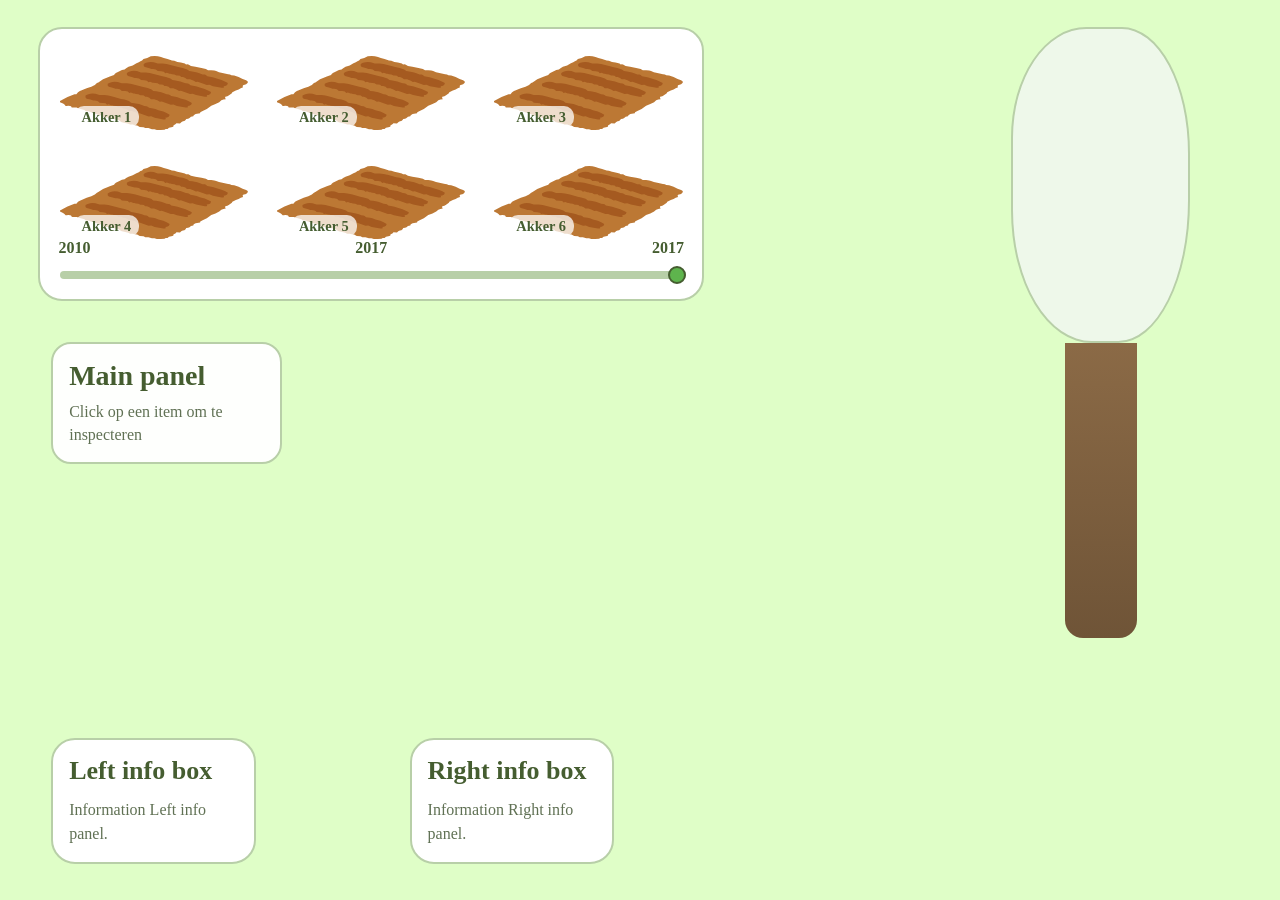
==== mainpage.html @ 9f9379aa "Aangepaste html/css" ====
<!DOCTYPE html>
<html lang="en">
<head>
  <meta charset="UTF-8" />
  <meta name="viewport" content="width=device-width, initial-scale=1.0" />
  <title>Apple Orchard Dashboard</title>
  <link rel="stylesheet" href="css/mainpage.css" />
  <script src="https://d3js.org/d3.v7.min.js"></script>
</head>
<body>
  <main class="dashboard">
    <section class="fields-panel">
      <div class="fields-grid">
        <div class="field-card interactive" data-field="1">
          <img src="img/assets/perceel.svg" alt="Akker 1" class="field-base">
          <div class="field-overlay">
            <!-- hier komt boomdata -->
          </div>
          <span class="field-label">Akker 1</span>
        </div>

        <div class="field-card interactive" data-field="2">
          <img src="img/assets/perceel.svg" alt="Akker 2" class="field-base">
          <div class="field-overlay">
            <!-- hier komt boomdata  -->
          </div>
          <span class="field-label">Akker 2</span>
        </div>

        <div class="field-card interactive" data-field="3">
          <img src="img/assets/perceel.svg" alt="Akker 3" class="field-base">
          <div class="field-overlay">
            <!-- hier komt boomdata  -->
          </div>
          <span class="field-label">Akker 3</span>
        </div>

        <div class="field-card interactive" data-field="4">
          <img src="img/assets/perceel.svg" alt="Akker 4" class="field-base">
          <div class="field-overlay">
            <!-- hier komt boomdata  -->
          </div>
          <span class="field-label">Akker 4</span>
        </div>

        <div class="field-card interactive" data-field="5">
          <img src="img/assets/perceel.svg" alt="Akker 5" class="field-base">
          <div class="field-overlay">
            <!-- hier komt boomdata  -->
          </div>
          <span class="field-label">Akker 5</span>
        </div>

        <div class="field-card interactive" data-field="6">
          <img src="img/assets/perceel.svg" alt="Akker 6" class="field-base">
          <div class="field-overlay">
            <!-- hier komt boomdata  -->
          </div>
          <span class="field-label">Akker 6</span>
        </div>
      </div>

      <div class="timeline-section">
        <div class="year-labels">
          <span>2010</span>
          <span id="currentYear">2017</span>
          <span>2017</span>
        </div>

        <input
          type="range"
          id="yearSlider"
          min="2010"
          max="2017"
          step="1"
          value="2017"
        />
      </div>
    </section>

    <!-- Bomen -->
    <section class="tree-panel">
      <div class="tree-crown">
        <svg id="treeSvg" viewBox="0 0 260 340"></svg>
      </div>
      <div class="tree-trunk"></div>
    </section>


    <!-- Info boxes links / rechts -->
    <section class="bottom-box left-box interactive" id="leftInfoBox">
      <h3>Left info box</h3>
      <p>Information Left info panel.</p>
    </section>

    <section class="bottom-box right-box interactive" id="rightInfoBox">
      <h3>Right info box</h3>
      <p>Information Right info panel.</p>
    </section>

    <!-- Info paneel in het midden -->
    <section class="status-box" id="statusBox">
      <h2>Main panel</h2>
      <p>Click op een item om te inspecteren</p>
    </section>

  </main>

  <script src="js/script.js"></script>
</body>
</html>
---- css/mainpage.css ----
* {
  box-sizing: border-box;
}

body {
  margin: 0;
  background-color: #DFFEC7;
  color: #455D30;
  min-height: 100vh;
}

.dashboard {
  position: relative;
  width: 100vw;
  min-height: 100vh;
  background: #DFFEC7;
  overflow: hidden;
  border-radius: 0;
  box-shadow: none;
}

.interactive {
  cursor: pointer;
  transition: transform 0.2s ease, box-shadow 0.2s ease, background-color 0.2s ease;
}

.interactive:hover {
  transform: translateY(-2px);
  box-shadow: 0 8px 18px rgba(69, 93, 48, 0.18);
}

.fields-panel {
  position: absolute;
  top: 3vh;
  left: 3vw;
  width: 52vw;
  min-height: 24vh;
  background: #ffffff;
  border: 2px solid #b8cfa8;
  border-radius: 24px;
  padding: 1.2rem;
  z-index: 5;
}

.fields-grid {
  display: grid;
  grid-template-columns: repeat(3, 1fr);
  gap: 1.2rem 1.8rem;
  margin-bottom: 2rem;
}

.field-card {
  position: relative;
  min-height: 90px;
  display: flex;
  align-items: center;
  justify-content: center;
  padding: 0;
  background: transparent;
  border: none;
  overflow: visible;
}

.field-base {
  width: 100%;
  height: 100%;
  max-height: 90px;
  object-fit: contain;
  display: block;
}

.field-overlay {
  position: absolute;
  inset: 0;
  pointer-events: none;
}

.field-label {
  position: absolute;
  bottom: 10px;
  left: 14px;
  padding: 4px 8px;
  border-radius: 10px;
  background: rgba(255, 255, 255, 0.75);
  color: #455D30;
  font-weight: 700;
  font-size: clamp(0.9rem, 1vw, 1.1rem);
  line-height: 1;
}

.field-card:hover .field-base {
  transform: translateY(-2px);
  filter: drop-shadow(0 8px 18px rgba(69, 93, 48, 0.18));
}

.field-base {
  transition: transform 0.2s ease, filter 0.2s ease;
}

.timeline-section {
  position: absolute;
  left: 18px;
  right: 18px;
  bottom: 16px;
}

.year-labels {
  display: flex;
  justify-content: space-between;
  align-items: center;
  margin-bottom: 8px;
  font-weight: 700;
  color: #455D30;
}

#currentYear {
  min-width: 55px;
  text-align: center;
}

#yearSlider {
  width: 100%;
  appearance: none;
  height: 8px;
  background: #b8cfa8;
  border-radius: 4px;
  outline: none;
}

#yearSlider::-webkit-slider-thumb {
  appearance: none;
  width: 18px;
  height: 18px;
  border: 2px solid #455D30;
  border-radius: 50%;
  background: #5EB44D;
  cursor: pointer;
}

#yearSlider::-moz-range-thumb {
  width: 18px;
  height: 18px;
  border: 2px solid #455D30;
  border-radius: 50%;
  background: #5EB44D;
  cursor: pointer;
}

.tree-panel {
  position: absolute;
  top: 3vh;
  right: 4vw;
  width: 20vw;
  height: 78vh;
  z-index: 4;
}

.tree-crown {
  position: relative;
  width: 70%;
  height: 45%;
  margin: 0 auto;
  background: #eef8ea;
  border: 2px solid #b8cfa8;
  border-radius: 42% 38% 40% 45% / 35% 40% 45% 42%;
  overflow: hidden;
}

.tree-trunk {
  width: 28%;
  height: 42%;
  margin: 0 auto;
  background: linear-gradient(to bottom, #8b6a46, #6f5437);
  border-radius: 0 0 18px 18px;
}
#treeSvg {
  width: 100%;
  height: 100%;
  display: block;
}

.bottom-box {
  position: absolute;
  bottom: 4vh;
  width: 16vw;
  min-height: 14vh;
  background: #ffffff;
  border: 2px solid #b8cfa8;
  border-radius: 24px;
  padding: 1rem;
  z-index: 5;
}

.left-box {
  left: 4vw;
}

.right-box {
  left: 32vw;
}

.bottom-box h3 {
  margin: 0 0 12px;
  font-family: 'Playfair Display', serif;
  font-size: 26px;
  color: #455D30;
}

.bottom-box p {
  margin: 0;
  line-height: 1.5;
  color: #607154;
}

.status-box {
  position: absolute;
  top: 38vh;
  left: 4vw;
  width: 18vw;
  min-height: 12vh;
  background: rgba(255, 255, 255, 0.96);
  border: 2px solid #b8cfa8;
  border-radius: 20px;
  padding: 1rem;
  z-index: 5;
}

.status-box h2 {
  margin: 0 0 8px;
  font-family: 'Playfair Display', serif;
  font-size: 28px;
  color: #455D30;
}

.status-box p {
  margin: 0;
  line-height: 1.45;
  color: #607154;
}
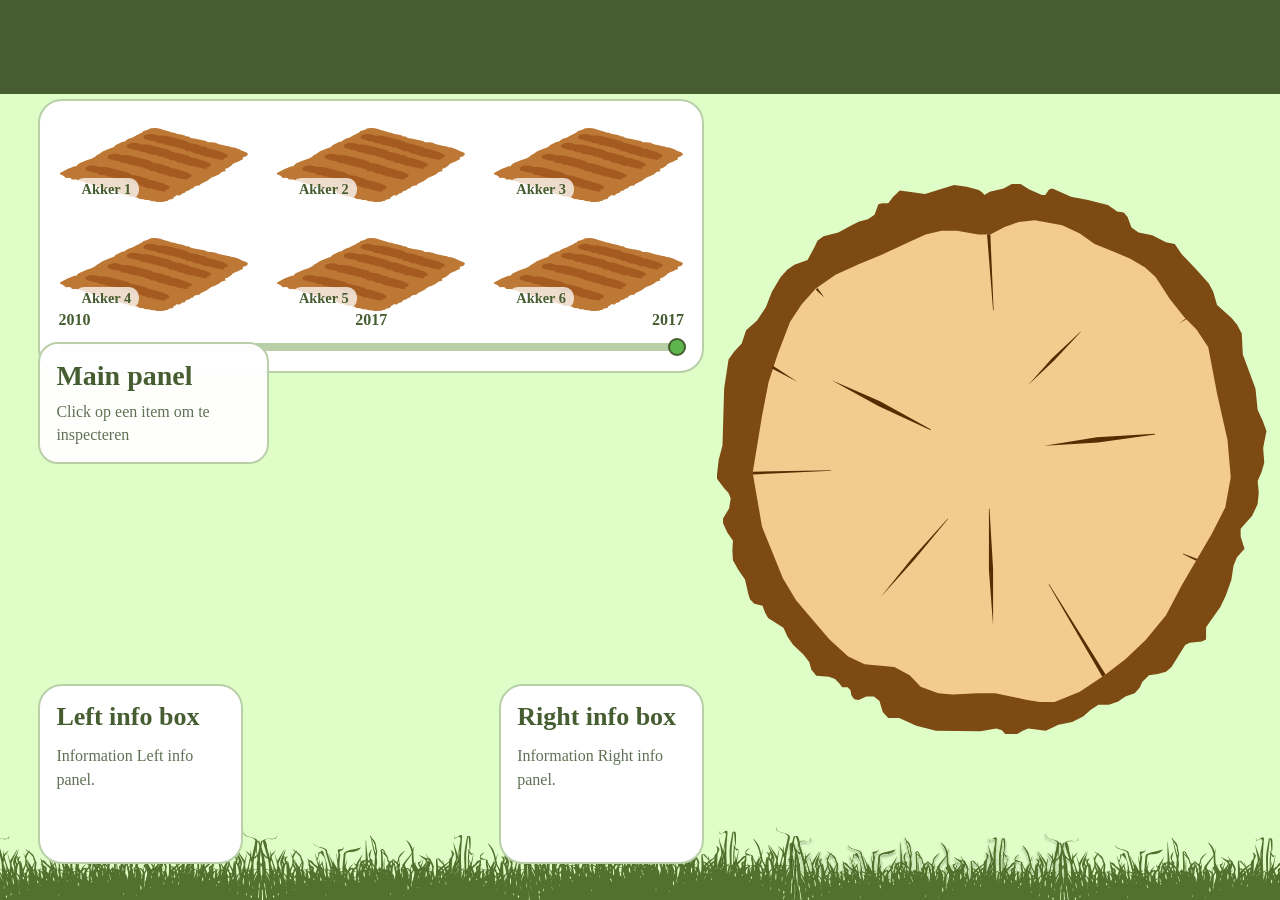
==== commit 89d23195: "Stijl aangepast" ====
--- a/mainpage.html
+++ b/mainpage.html
@@ -9,6 +9,8 @@
 </head>
 <body>
   <main class="dashboard">
+    <div class="top-banner"></div>
+    <img src="img/grass.svg" alt="Grass decoration" class="bottom-grass">
     <section class="fields-panel">
       <div class="fields-grid">
         <div class="field-card interactive" data-field="1">
@@ -80,10 +82,7 @@
 
     <!-- Bomen -->
     <section class="tree-panel">
-      <div class="tree-crown">
-        <svg id="treeSvg" viewBox="0 0 260 340"></svg>
-      </div>
-      <div class="tree-trunk"></div>
+    <img src="img/assets/boomstam.svg" alt="Boom" class="tree-svg">
     </section>
 
 
@@ -105,6 +104,7 @@
     </section>
 
   </main>
+  <!--<img src="img/grass.svg" id="grass" draggable="false">-->
 
   <script src="js/script.js"></script>
 </body>
--- a/css/mainpage.css
+++ b/css/mainpage.css
@@ -29,10 +29,15 @@
   box-shadow: 0 8px 18px rgba(69, 93, 48, 0.18);
 }
 
+.fields-panel,
+.status-box,
+.left-box {
+  left: 3vw;
+}
+
 .fields-panel {
   position: absolute;
-  top: 3vh;
-  left: 3vw;
+  top: 11vh;
   width: 52vw;
   min-height: 24vh;
   background: #ffffff;
@@ -67,6 +72,7 @@
   max-height: 90px;
   object-fit: contain;
   display: block;
+  transition: transform 0.2s ease, filter 0.2s ease;
 }
 
 .field-overlay {
@@ -91,10 +97,6 @@
 .field-card:hover .field-base {
   transform: translateY(-2px);
   filter: drop-shadow(0 8px 18px rgba(69, 93, 48, 0.18));
-}
-
-.field-base {
-  transition: transform 0.2s ease, filter 0.2s ease;
 }
 
 .timeline-section {
@@ -148,34 +150,20 @@
 
 .tree-panel {
   position: absolute;
-  top: 3vh;
-  right: 4vw;
-  width: 20vw;
-  height: 78vh;
+  top: 11vh;
+  right: 1vw;
+  width: 43vw;
+  height: 80vh;
+  display: flex;
+  align-items: flex-start;
+  justify-content: center;
   z-index: 4;
 }
 
-.tree-crown {
-  position: relative;
-  width: 70%;
-  height: 45%;
-  margin: 0 auto;
-  background: #eef8ea;
-  border: 2px solid #b8cfa8;
-  border-radius: 42% 38% 40% 45% / 35% 40% 45% 42%;
-  overflow: hidden;
-}
-
-.tree-trunk {
-  width: 28%;
-  height: 42%;
-  margin: 0 auto;
-  background: linear-gradient(to bottom, #8b6a46, #6f5437);
-  border-radius: 0 0 18px 18px;
-}
-#treeSvg {
+.tree-svg {
   width: 100%;
   height: 100%;
+  object-fit: contain;
   display: block;
 }
 
@@ -183,7 +171,7 @@
   position: absolute;
   bottom: 4vh;
   width: 16vw;
-  min-height: 14vh;
+  min-height: 20vh;
   background: #ffffff;
   border: 2px solid #b8cfa8;
   border-radius: 24px;
@@ -192,11 +180,13 @@
 }
 
 .left-box {
-  left: 4vw;
+  position: absolute;
 }
 
 .right-box {
-  left: 32vw;
+  position: absolute;
+  bottom: 4vh;
+  right: 45vw;
 }
 
 .bottom-box h3 {
@@ -215,7 +205,6 @@
 .status-box {
   position: absolute;
   top: 38vh;
-  left: 4vw;
   width: 18vw;
   min-height: 12vh;
   background: rgba(255, 255, 255, 0.96);
@@ -236,4 +225,22 @@
   margin: 0;
   line-height: 1.45;
   color: #607154;
+}
+
+.top-banner {
+  position: absolute;
+  top: 0;
+  left: 0;
+  width: 100%;
+  height: 94px;
+  background-color: #455D30;
+  z-index: 1;
+}
+
+.bottom-grass {
+  position: absolute;
+  left: 0;
+  bottom: 0;
+  width: 100%;
+  z-index: 1;
 }
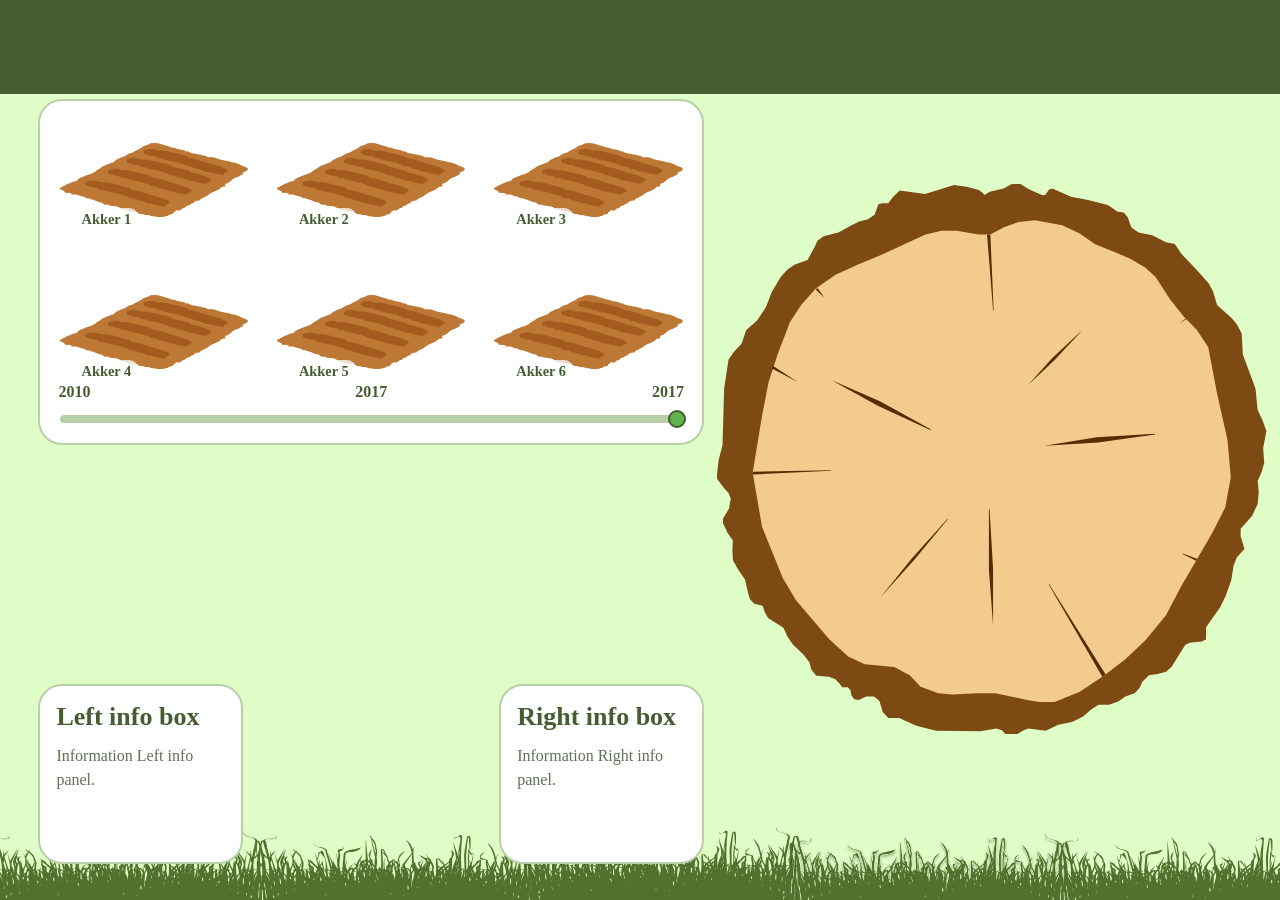
==== commit c629aee0: "Percelen grotere gap / Infobox hover" ====
--- a/mainpage.html
+++ b/mainpage.html
@@ -13,7 +13,7 @@
     <img src="img/grass.svg" alt="Grass decoration" class="bottom-grass">
     <section class="fields-panel">
       <div class="fields-grid">
-        <div class="field-card interactive" data-field="1">
+        <div class="field-card interactive" data-field="Perceel 1">
           <img src="img/assets/perceel.svg" alt="Akker 1" class="field-base">
           <div class="field-overlay">
             <!-- hier komt boomdata -->
@@ -21,7 +21,7 @@
           <span class="field-label">Akker 1</span>
         </div>
 
-        <div class="field-card interactive" data-field="2">
+        <div class="field-card interactive" data-field="Perceel 2">
           <img src="img/assets/perceel.svg" alt="Akker 2" class="field-base">
           <div class="field-overlay">
             <!-- hier komt boomdata  -->
@@ -29,7 +29,7 @@
           <span class="field-label">Akker 2</span>
         </div>
 
-        <div class="field-card interactive" data-field="3">
+        <div class="field-card interactive" data-field="Perceel 3">
           <img src="img/assets/perceel.svg" alt="Akker 3" class="field-base">
           <div class="field-overlay">
             <!-- hier komt boomdata  -->
@@ -37,7 +37,7 @@
           <span class="field-label">Akker 3</span>
         </div>
 
-        <div class="field-card interactive" data-field="4">
+        <div class="field-card interactive" data-field="Perceel 4">
           <img src="img/assets/perceel.svg" alt="Akker 4" class="field-base">
           <div class="field-overlay">
             <!-- hier komt boomdata  -->
@@ -45,7 +45,7 @@
           <span class="field-label">Akker 4</span>
         </div>
 
-        <div class="field-card interactive" data-field="5">
+        <div class="field-card interactive" data-field="Perceel 5">
           <img src="img/assets/perceel.svg" alt="Akker 5" class="field-base">
           <div class="field-overlay">
             <!-- hier komt boomdata  -->
@@ -53,7 +53,7 @@
           <span class="field-label">Akker 5</span>
         </div>
 
-        <div class="field-card interactive" data-field="6">
+        <div class="field-card interactive" data-field="Perceel 6">
           <img src="img/assets/perceel.svg" alt="Akker 6" class="field-base">
           <div class="field-overlay">
             <!-- hier komt boomdata  -->
--- a/css/mainpage.css
+++ b/css/mainpage.css
@@ -39,7 +39,7 @@
   position: absolute;
   top: 11vh;
   width: 52vw;
-  min-height: 24vh;
+  min-height: 30vh;
   background: #ffffff;
   border: 2px solid #b8cfa8;
   border-radius: 24px;
@@ -50,13 +50,13 @@
 .fields-grid {
   display: grid;
   grid-template-columns: repeat(3, 1fr);
-  gap: 1.2rem 1.8rem;
+  gap: 2rem 1.8rem;
   margin-bottom: 2rem;
 }
 
 .field-card {
   position: relative;
-  min-height: 90px;
+  min-height: 120px;
   display: flex;
   align-items: center;
   justify-content: center;
@@ -203,10 +203,14 @@
 }
 
 .status-box {
-  position: absolute;
-  top: 38vh;
-  width: 18vw;
-  min-height: 12vh;
+  opacity: 0;
+  visibility: hidden;
+  pointer-events: none;
+  transition: opacity 0.25s ease, visibility 0s linear 0.25s;
+  position: absolute;
+  top: 43vh;
+  width: 52vw;
+  min-height: 30vh;
   background: rgba(255, 255, 255, 0.96);
   border: 2px solid #b8cfa8;
   border-radius: 20px;
@@ -214,6 +218,14 @@
   z-index: 5;
 }
 
+.status-box.is-visible{
+  opacity: 1;
+  visibility: visible;
+  pointer-events: auto;
+
+  transition: opacity 0.25s ease;
+}
+
 .status-box h2 {
   margin: 0 0 8px;
   font-family: 'Playfair Display', serif;
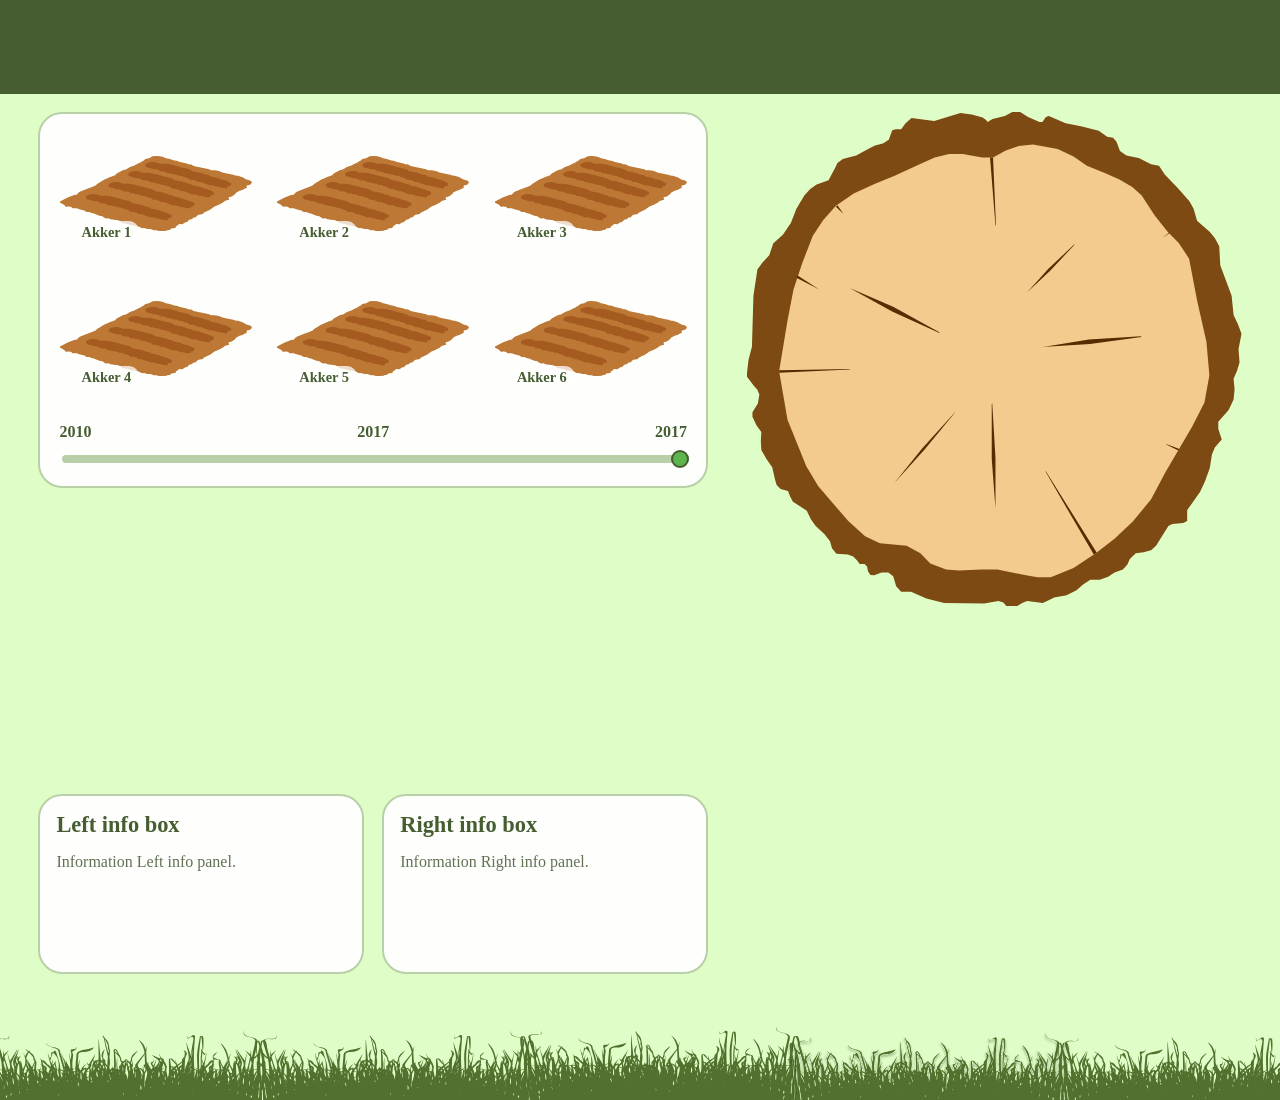
==== commit c19b1454: "Aanpassing voor meerdere resoluties" ====
--- a/mainpage.html
+++ b/mainpage.html
@@ -3,108 +3,110 @@
 <head>
   <meta charset="UTF-8" />
   <meta name="viewport" content="width=device-width, initial-scale=1.0" />
-  <title>Apple Orchard Dashboard</title>
+  <title>The Little Orchard Dashboard</title>
   <link rel="stylesheet" href="css/mainpage.css" />
   <script src="https://d3js.org/d3.v7.min.js"></script>
 </head>
 <body>
   <main class="dashboard">
     <div class="top-banner"></div>
-    <img src="img/grass.svg" alt="Grass decoration" class="bottom-grass">
-    <section class="fields-panel">
-      <div class="fields-grid">
-        <div class="field-card interactive" data-field="Perceel 1">
-          <img src="img/assets/perceel.svg" alt="Akker 1" class="field-base">
-          <div class="field-overlay">
-            <!-- hier komt boomdata -->
+
+    <div class="dashboard-content">
+      <div class="left-column">
+        <section class="fields-panel">
+          <div class="fields-grid">
+            <div class="field-card interactive" data-field="Perceel 1">
+              <img src="img/assets/perceel.svg" alt="Akker 1" class="field-base">
+              <div class="field-overlay">
+                <!-- hier komt boomdata -->
+              </div>
+              <span class="field-label">Akker 1</span>
+            </div>
+
+            <div class="field-card interactive" data-field="Perceel 2">
+              <img src="img/assets/perceel.svg" alt="Akker 2" class="field-base">
+              <div class="field-overlay">
+                <!-- hier komt boomdata -->
+              </div>
+              <span class="field-label">Akker 2</span>
+            </div>
+
+            <div class="field-card interactive" data-field="Perceel 3">
+              <img src="img/assets/perceel.svg" alt="Akker 3" class="field-base">
+              <div class="field-overlay">
+                <!-- hier komt boomdata -->
+              </div>
+              <span class="field-label">Akker 3</span>
+            </div>
+
+            <div class="field-card interactive" data-field="Perceel 4">
+              <img src="img/assets/perceel.svg" alt="Akker 4" class="field-base">
+              <div class="field-overlay">
+                <!-- hier komt boomdata -->
+              </div>
+              <span class="field-label">Akker 4</span>
+            </div>
+
+            <div class="field-card interactive" data-field="Perceel 5">
+              <img src="img/assets/perceel.svg" alt="Akker 5" class="field-base">
+              <div class="field-overlay">
+                <!-- hier komt boomdata -->
+              </div>
+              <span class="field-label">Akker 5</span>
+            </div>
+
+            <div class="field-card interactive" data-field="Perceel 6">
+              <img src="img/assets/perceel.svg" alt="Akker 6" class="field-base">
+              <div class="field-overlay">
+                <!-- hier komt boomdata -->
+              </div>
+              <span class="field-label">Akker 6</span>
+            </div>
           </div>
-          <span class="field-label">Akker 1</span>
-        </div>
 
-        <div class="field-card interactive" data-field="Perceel 2">
-          <img src="img/assets/perceel.svg" alt="Akker 2" class="field-base">
-          <div class="field-overlay">
-            <!-- hier komt boomdata  -->
+          <div class="timeline-section">
+            <div class="year-labels">
+              <span>2010</span>
+              <span id="currentYear">2017</span>
+              <span>2017</span>
+            </div>
+
+            <input
+              type="range"
+              id="yearSlider"
+              min="2010"
+              max="2017"
+              step="1"
+              value="2017"
+            />
           </div>
-          <span class="field-label">Akker 2</span>
-        </div>
+        </section>
 
-        <div class="field-card interactive" data-field="Perceel 3">
-          <img src="img/assets/perceel.svg" alt="Akker 3" class="field-base">
-          <div class="field-overlay">
-            <!-- hier komt boomdata  -->
-          </div>
-          <span class="field-label">Akker 3</span>
-        </div>
+        <section class="status-box" id="statusBox">
+          <h2>Main panel</h2>
+          <p>Hover over een item om te inspecteren</p>
+        </section>
 
-        <div class="field-card interactive" data-field="Perceel 4">
-          <img src="img/assets/perceel.svg" alt="Akker 4" class="field-base">
-          <div class="field-overlay">
-            <!-- hier komt boomdata  -->
-          </div>
-          <span class="field-label">Akker 4</span>
-        </div>
+        <div class="bottom-row">
+          <section class="bottom-box interactive" id="leftInfoBox">
+            <h3>Left info box</h3>
+            <p>Information Left info panel.</p>
+          </section>
 
-        <div class="field-card interactive" data-field="Perceel 5">
-          <img src="img/assets/perceel.svg" alt="Akker 5" class="field-base">
-          <div class="field-overlay">
-            <!-- hier komt boomdata  -->
-          </div>
-          <span class="field-label">Akker 5</span>
-        </div>
-
-        <div class="field-card interactive" data-field="Perceel 6">
-          <img src="img/assets/perceel.svg" alt="Akker 6" class="field-base">
-          <div class="field-overlay">
-            <!-- hier komt boomdata  -->
-          </div>
-          <span class="field-label">Akker 6</span>
+          <section class="bottom-box interactive" id="rightInfoBox">
+            <h3>Right info box</h3>
+            <p>Information Right info panel.</p>
+          </section>
         </div>
       </div>
 
-      <div class="timeline-section">
-        <div class="year-labels">
-          <span>2010</span>
-          <span id="currentYear">2017</span>
-          <span>2017</span>
-        </div>
+      <section class="tree-panel">
+        <img src="img/assets/boomstam.svg" alt="Boom" class="tree-svg">
+      </section>
+    </div>
 
-        <input
-          type="range"
-          id="yearSlider"
-          min="2010"
-          max="2017"
-          step="1"
-          value="2017"
-        />
-      </div>
-    </section>
-
-    <!-- Bomen -->
-    <section class="tree-panel">
-    <img src="img/assets/boomstam.svg" alt="Boom" class="tree-svg">
-    </section>
-
-
-    <!-- Info boxes links / rechts -->
-    <section class="bottom-box left-box interactive" id="leftInfoBox">
-      <h3>Left info box</h3>
-      <p>Information Left info panel.</p>
-    </section>
-
-    <section class="bottom-box right-box interactive" id="rightInfoBox">
-      <h3>Right info box</h3>
-      <p>Information Right info panel.</p>
-    </section>
-
-    <!-- Info paneel in het midden -->
-    <section class="status-box" id="statusBox">
-      <h2>Main panel</h2>
-      <p>Click op een item om te inspecteren</p>
-    </section>
-
+    <img src="img/grass.svg" alt="Grass decoration" class="bottom-grass">
   </main>
-  <!--<img src="img/grass.svg" id="grass" draggable="false">-->
 
   <script src="js/script.js"></script>
 </body>
--- a/css/mainpage.css
+++ b/css/mainpage.css
@@ -1,5 +1,14 @@
 * {
   box-sizing: border-box;
+}
+
+:root {
+  --page-padding: clamp(20px, 3vw, 48px);
+  --section-gap: clamp(16px, 2vh, 28px);
+  --panel-radius: 24px;
+  --panel-border: 2px solid #b8cfa8;
+  --banner-height: 94px;
+  --grass-space: clamp(110px, 14vh, 170px);
 }
 
 body {
@@ -11,47 +20,78 @@
 
 .dashboard {
   position: relative;
-  width: 100vw;
   min-height: 100vh;
   background: #DFFEC7;
   overflow: hidden;
-  border-radius: 0;
-  box-shadow: none;
-}
-
-.interactive {
-  cursor: pointer;
-  transition: transform 0.2s ease, box-shadow 0.2s ease, background-color 0.2s ease;
-}
-
-.interactive:hover {
-  transform: translateY(-2px);
-  box-shadow: 0 8px 18px rgba(69, 93, 48, 0.18);
+}
+
+.top-banner {
+  position: absolute;
+  top: 0;
+  left: 0;
+  width: 100%;
+  height: var(--banner-height);
+  background-color: #455D30;
+  z-index: 1;
+}
+
+.bottom-grass {
+  position: absolute;
+  left: 0;
+  bottom: 0;
+  width: 100%;
+  z-index: 1;
+  pointer-events: none;
+}
+
+.dashboard-content {
+  position: relative;
+  z-index: 5;
+  min-height: 100vh;
+  padding:
+    calc(var(--banner-height) + var(--section-gap))
+    var(--page-padding)
+    var(--grass-space);
+
+  display: grid;
+  grid-template-columns: minmax(0, 1.15fr) minmax(280px, 0.85fr);
+  gap: clamp(24px, 3vw, 48px);
+  align-items: start;
+}
+
+.left-column {
+  display: flex;
+  flex-direction: column;
+  gap: var(--section-gap);
+  min-width: 0;
+}
+
+.bottom-row {
+  display: grid;
+  grid-template-columns: repeat(2, minmax(0, 1fr));
+  gap: var(--section-gap);
 }
 
 .fields-panel,
 .status-box,
-.left-box {
-  left: 3vw;
+.bottom-box {
+  background: rgba(255, 255, 255, 0.96);
+  border: var(--panel-border);
+  border-radius: var(--panel-radius);
 }
 
 .fields-panel {
-  position: absolute;
-  top: 11vh;
-  width: 52vw;
+  display: flex;
+  flex-direction: column;
+  gap: 1.5rem;
+  padding: 1.2rem;
   min-height: 30vh;
-  background: #ffffff;
-  border: 2px solid #b8cfa8;
-  border-radius: 24px;
-  padding: 1.2rem;
-  z-index: 5;
 }
 
 .fields-grid {
   display: grid;
-  grid-template-columns: repeat(3, 1fr);
-  gap: 2rem 1.8rem;
-  margin-bottom: 2rem;
+  grid-template-columns: repeat(3, minmax(0, 1fr));
+  gap: clamp(16px, 2vw, 28px);
 }
 
 .field-card {
@@ -100,10 +140,7 @@
 }
 
 .timeline-section {
-  position: absolute;
-  left: 18px;
-  right: 18px;
-  bottom: 16px;
+  position: static;
 }
 
 .year-labels {
@@ -149,50 +186,29 @@
 }
 
 .tree-panel {
-  position: absolute;
-  top: 11vh;
-  right: 1vw;
-  width: 43vw;
-  height: 80vh;
   display: flex;
   align-items: flex-start;
   justify-content: center;
-  z-index: 4;
+  min-height: clamp(420px, 75vh, 900px);
 }
 
 .tree-svg {
   width: 100%;
-  height: 100%;
+  max-width: 700px;
+  height: auto;
+  display: block;
   object-fit: contain;
-  display: block;
 }
 
 .bottom-box {
-  position: absolute;
-  bottom: 4vh;
-  width: 16vw;
   min-height: 20vh;
-  background: #ffffff;
-  border: 2px solid #b8cfa8;
-  border-radius: 24px;
   padding: 1rem;
-  z-index: 5;
-}
-
-.left-box {
-  position: absolute;
-}
-
-.right-box {
-  position: absolute;
-  bottom: 4vh;
-  right: 45vw;
 }
 
 .bottom-box h3 {
   margin: 0 0 12px;
   font-family: 'Playfair Display', serif;
-  font-size: 26px;
+  font-size: clamp(1.4rem, 1.6vw, 26px);
   color: #455D30;
 }
 
@@ -206,30 +222,29 @@
   opacity: 0;
   visibility: hidden;
   pointer-events: none;
-  transition: opacity 0.25s ease, visibility 0s linear 0.25s;
-  position: absolute;
-  top: 43vh;
-  width: 52vw;
   min-height: 30vh;
-  background: rgba(255, 255, 255, 0.96);
-  border: 2px solid #b8cfa8;
-  border-radius: 20px;
   padding: 1rem;
-  z-index: 5;
-}
-
-.status-box.is-visible{
+  transform: translateY(10px);
+  transition:
+    opacity 0.25s ease,
+    transform 0.25s ease,
+    visibility 0s linear 0.25s;
+}
+
+.status-box.is-visible {
   opacity: 1;
   visibility: visible;
   pointer-events: auto;
-
-  transition: opacity 0.25s ease;
+  transform: translateY(0);
+  transition:
+    opacity 0.25s ease,
+    transform 0.25s ease;
 }
 
 .status-box h2 {
   margin: 0 0 8px;
   font-family: 'Playfair Display', serif;
-  font-size: 28px;
+  font-size: clamp(1.5rem, 1.8vw, 28px);
   color: #455D30;
 }
 
@@ -239,20 +254,37 @@
   color: #607154;
 }
 
-.top-banner {
-  position: absolute;
-  top: 0;
-  left: 0;
-  width: 100%;
-  height: 94px;
-  background-color: #455D30;
-  z-index: 1;
-}
-
-.bottom-grass {
-  position: absolute;
-  left: 0;
-  bottom: 0;
-  width: 100%;
-  z-index: 1;
+.interactive {
+  cursor: pointer;
+  transition: transform 0.2s ease, box-shadow 0.2s ease, background-color 0.2s ease;
+}
+
+.interactive:hover {
+  transform: translateY(-2px);
+  box-shadow: 0 8px 18px rgba(69, 93, 48, 0.18);
+}
+
+@media (max-width: 1100px) {
+  .dashboard-content {
+    grid-template-columns: 1fr;
+  }
+
+  .tree-panel {
+    order: -1;
+    min-height: auto;
+  }
+
+  .tree-svg {
+    max-width: 520px;
+  }
+}
+
+@media (max-width: 700px) {
+  .fields-grid {
+    grid-template-columns: repeat(2, minmax(0, 1fr));
+  }
+
+  .bottom-row {
+    grid-template-columns: 1fr;
+  }
 }
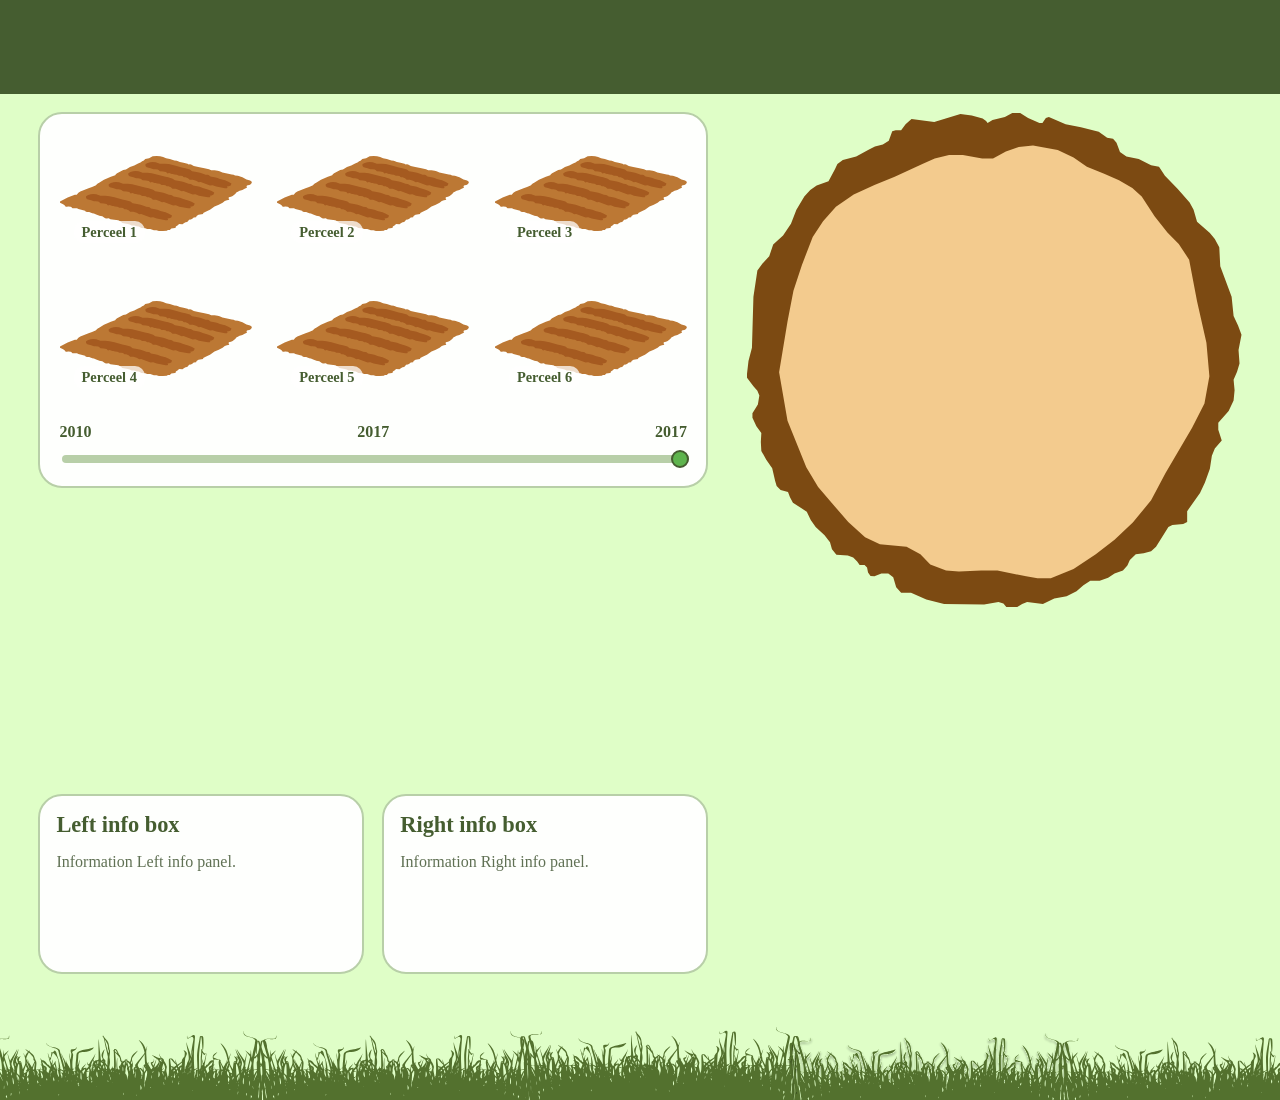
==== commit d2f9d880: "Toevoegen van omzetdata" ====
--- a/mainpage.html
+++ b/mainpage.html
@@ -16,51 +16,51 @@
         <section class="fields-panel">
           <div class="fields-grid">
             <div class="field-card interactive" data-field="Perceel 1">
-              <img src="img/assets/perceel.svg" alt="Akker 1" class="field-base">
+              <img src="img/assets/perceel.svg" alt="Perceel 1" class="field-base">
               <div class="field-overlay">
                 <!-- hier komt boomdata -->
               </div>
-              <span class="field-label">Akker 1</span>
+              <span class="field-label">Perceel 1</span>
             </div>
 
             <div class="field-card interactive" data-field="Perceel 2">
-              <img src="img/assets/perceel.svg" alt="Akker 2" class="field-base">
+              <img src="img/assets/perceel.svg" alt="Perceel 2" class="field-base">
               <div class="field-overlay">
                 <!-- hier komt boomdata -->
               </div>
-              <span class="field-label">Akker 2</span>
+              <span class="field-label">Perceel 2</span>
             </div>
 
             <div class="field-card interactive" data-field="Perceel 3">
-              <img src="img/assets/perceel.svg" alt="Akker 3" class="field-base">
+              <img src="img/assets/perceel.svg" alt="Perceel 3" class="field-base">
               <div class="field-overlay">
                 <!-- hier komt boomdata -->
               </div>
-              <span class="field-label">Akker 3</span>
+              <span class="field-label">Perceel 3</span>
             </div>
 
             <div class="field-card interactive" data-field="Perceel 4">
-              <img src="img/assets/perceel.svg" alt="Akker 4" class="field-base">
+              <img src="img/assets/perceel.svg" alt="Perceel 4" class="field-base">
               <div class="field-overlay">
                 <!-- hier komt boomdata -->
               </div>
-              <span class="field-label">Akker 4</span>
+              <span class="field-label">Perceel 4</span>
             </div>
 
             <div class="field-card interactive" data-field="Perceel 5">
-              <img src="img/assets/perceel.svg" alt="Akker 5" class="field-base">
+              <img src="img/assets/perceel.svg" alt="Perceel 5" class="field-base">
               <div class="field-overlay">
                 <!-- hier komt boomdata -->
               </div>
-              <span class="field-label">Akker 5</span>
+              <span class="field-label">Perceel 5</span>
             </div>
 
             <div class="field-card interactive" data-field="Perceel 6">
-              <img src="img/assets/perceel.svg" alt="Akker 6" class="field-base">
+              <img src="img/assets/perceel.svg" alt="Perceel 6" class="field-base">
               <div class="field-overlay">
                 <!-- hier komt boomdata -->
               </div>
-              <span class="field-label">Akker 6</span>
+              <span class="field-label">Perceel 6</span>
             </div>
           </div>
 
@@ -100,10 +100,14 @@
         </div>
       </div>
 
-      <section class="tree-panel">
-        <img src="img/assets/boomstam.svg" alt="Boom" class="tree-svg">
-      </section>
-    </div>
+        <section class="tree-panel">
+          <div id="tree-container" style="position: relative; width: 100%; max-width: 700px; aspect-ratio: 1/1;">
+            <img src="img/assets/boomstam.svg" alt="Boom" class="tree-svg" style="width: 100%; height: 100%; object-fit: contain;">
+            <svg id="tree-overlay" style="position: absolute; top: 0; left: 0; width: 100%; height: 100%;"></svg>
+          </div>
+        </section>
+      </div>
+    
 
     <img src="img/grass.svg" alt="Grass decoration" class="bottom-grass">
   </main>
--- a/css/mainpage.css
+++ b/css/mainpage.css
@@ -187,9 +187,10 @@
 
 .tree-panel {
   display: flex;
-  align-items: flex-start;
+  align-items: center;
   justify-content: center;
-  min-height: clamp(420px, 75vh, 900px);
+  min-height: auto;
+  align-self: start;
 }
 
 .tree-svg {
@@ -275,9 +276,11 @@
   }
 
   .tree-svg {
-    max-width: 520px;
-  }
-}
+    max-width: auto;
+  }
+}
+
+
 
 @media (max-width: 700px) {
   .fields-grid {
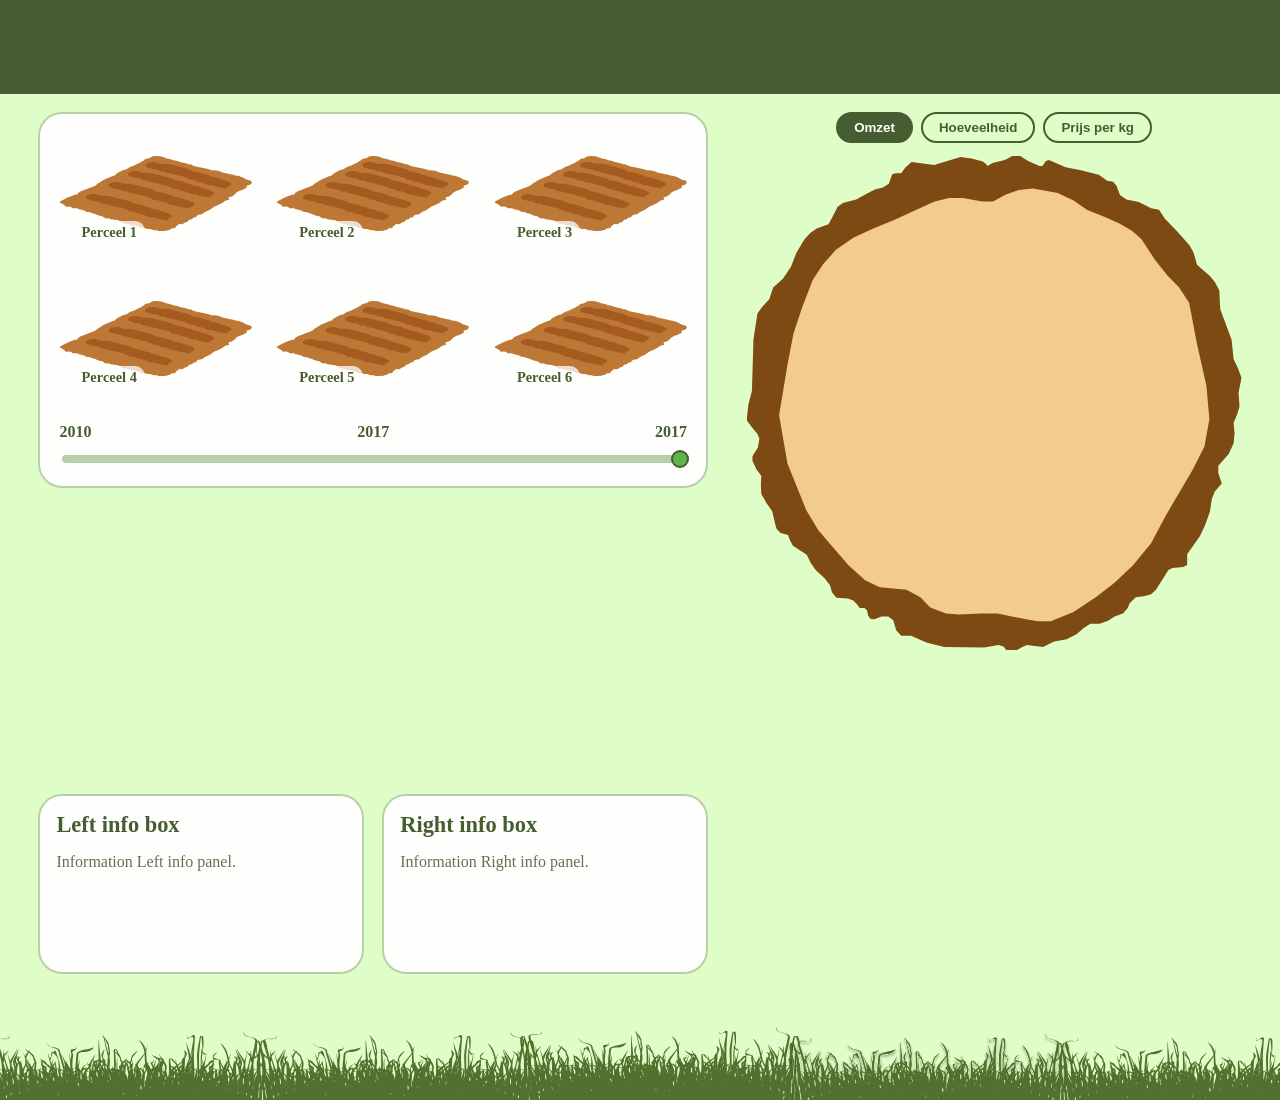
==== commit 135e9032: "Updated OmzetBoom Added 'Omzet', 'Hoeveelheid' and 'Prijs per kg' sort buttons and transition. Chang" ====
--- a/mainpage.html
+++ b/mainpage.html
@@ -5,6 +5,7 @@
   <meta name="viewport" content="width=device-width, initial-scale=1.0" />
   <title>The Little Orchard Dashboard</title>
   <link rel="stylesheet" href="css/mainpage.css" />
+  <link rel="icon" href="img/icon.png">
   <script src="https://d3js.org/d3.v7.min.js"></script>
 </head>
 <body>
@@ -100,6 +101,13 @@
         </div>
       </div>
 
+      <div class="tree-buttons">
+        <div class="metric-buttons">
+          <button class="metric-btn active" data-metric="omzet">Omzet</button>
+          <button class="metric-btn" data-metric="hoeveelheid (kg)">Hoeveelheid</button>
+          <button class="metric-btn" data-metric="prijs per kg">Prijs per kg</button>
+        </div>
+
         <section class="tree-panel">
           <div id="tree-container" style="position: relative; width: 100%; max-width: 700px; aspect-ratio: 1/1;">
             <img src="img/assets/boomstam.svg" alt="Boom" class="tree-svg" style="width: 100%; height: 100%; object-fit: contain;">
@@ -107,8 +115,6 @@
           </div>
         </section>
       </div>
-    
-
     <img src="img/grass.svg" alt="Grass decoration" class="bottom-grass">
   </main>
 
--- a/css/mainpage.css
+++ b/css/mainpage.css
@@ -265,6 +265,30 @@
   box-shadow: 0 8px 18px rgba(69, 93, 48, 0.18);
 }
 
+.metric-buttons {
+  display: flex;
+  gap: 8px;
+  justify-content: center;
+  margin-bottom: 12px;
+}
+
+.metric-btn {
+  padding: 6px 16px;
+  border: 2px solid #455D30;
+  border-radius: 20px;
+  background: transparent;
+  color: #455D30;
+  font-weight: 700;
+  cursor: pointer;
+  transition: background 0.2s, color 0.2s;
+}
+
+.metric-btn.active,
+.metric-btn:hover {
+  background: #455D30;
+  color: #fff;
+}
+
 @media (max-width: 1100px) {
   .dashboard-content {
     grid-template-columns: 1fr;
